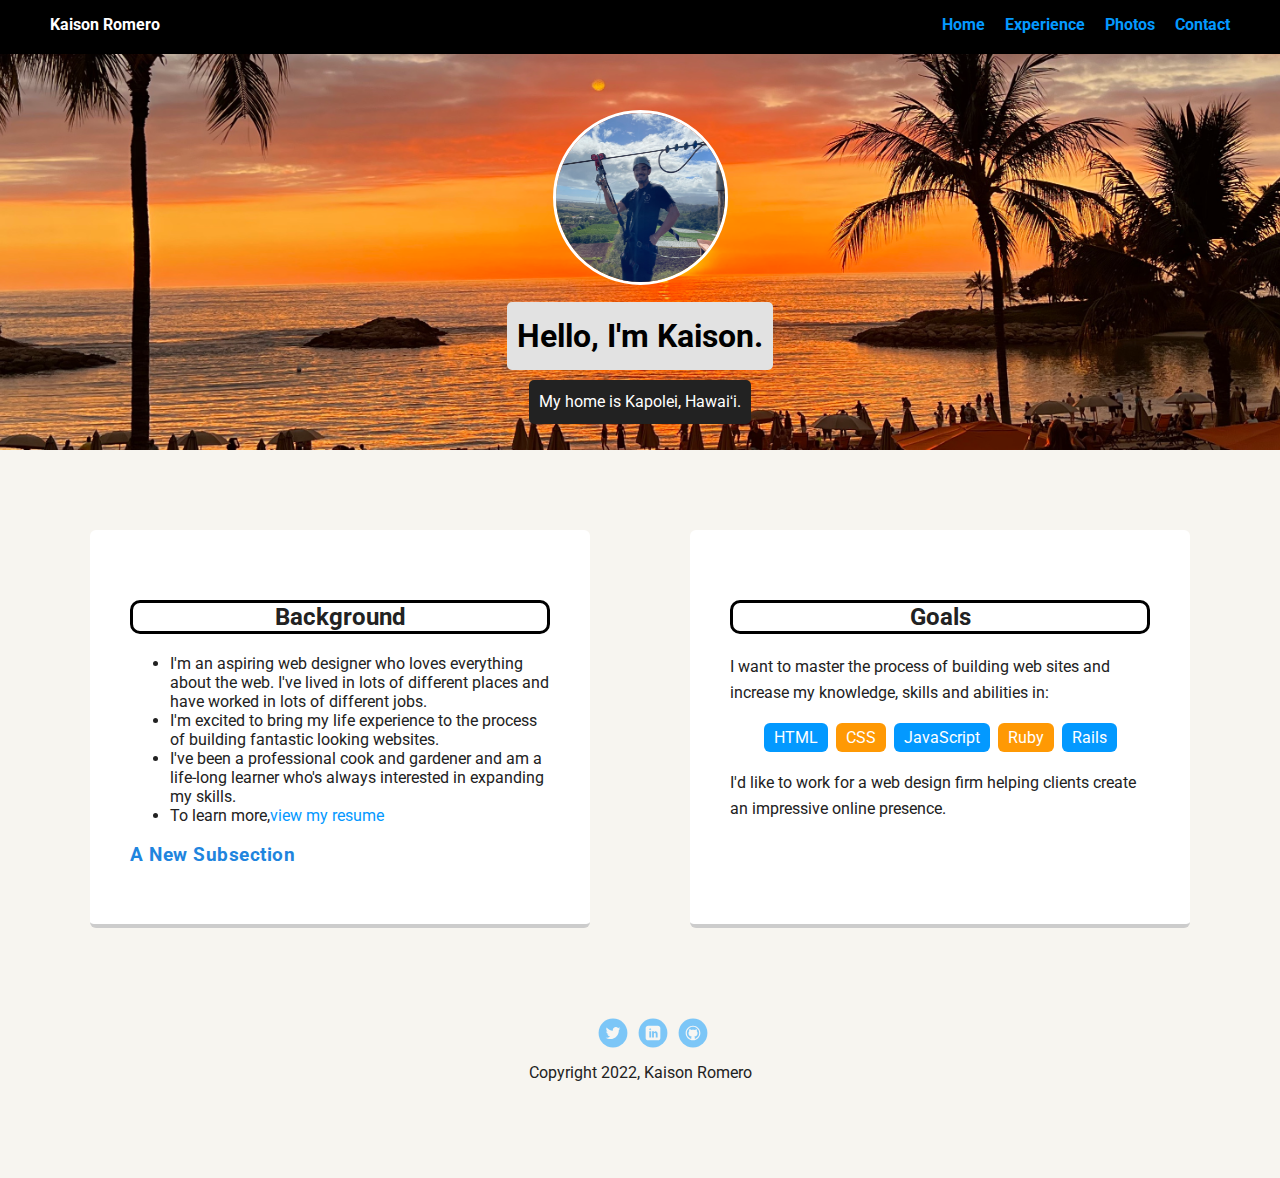
==== index.html @ ecf2c277 "Initial commit" ====
<!doctype html>
<html lang="en">
<head>
  <meta charset="utf-8">
  <title>Kaison Romero's Profile</title>
  <meta name="viewport" content="width=device-width, initial-scale=1.0">
  <link rel="stylesheet" href="styles.css">
  <link href="https://fonts.googleapis.com/css?family=Muli%7CRoboto:400,300,500,700,900" rel="stylesheet">
  </head>
  <body>

    <div class="main-nav">
        <ul class="nav">
          <li class="name">Kaison Romero</li>
          <li><a href="index.html">Home</a></li>
          <li><a href="resume.html">Experience</a></li>
          <li><a href="#">Photos</a></li>
          <li><a href="#">Contact</a></li>
        </ul>
    </div>

    <header>
      <img src="images/kaisonpic2.jpeg" alt="Oʻahu, Hawaiʻi" class="profile-image">
      <h1 class="tag name">Hello, I'm Kaison.</h1>
      <p class="tag location">My home is Kapolei, Hawaiʻi.</p>
    </header>

    <main class="flex">
      <div class="card">
        <h2 class="card-title">Background</h2>
        <ul>
          <li>I'm an aspiring web designer who loves everything about the web. I've lived in lots of different places and have worked in lots of different jobs.</li>
          <li>I'm excited to bring my life experience to the process of building fantastic looking websites.</li>
          <li>I've been a professional cook and gardener and am a life-long learner who's always interested in expanding my skills.</li>
           <li>To learn more,<a href="resume.html">view my resume</a></li>
        </ul>
        <h3>A New Subsection</h3>
      </div> 

      <div class="card">
        <h2 class="card-title">Goals</h2>
        <p>I want to master the process of building web sites and increase my knowledge, skills and abilities in:</p>
        <ul class="skills">
          <li>HTML</li>
          <li>CSS</li>
          <li>JavaScript</li>
          <li>Ruby</li>
          <li>Rails</li>
        </ul>
        <p>I'd like to work for a web design firm helping clients create an impressive online presence.</p>
      </div> 

    </main>
    <footer>
      <ul>
        <li><a href="https://twitter.com/kaisonromero" target="_blank" class="social twitter">Twitter</a></li>
        <li><a href="#" class="social linkedin">LinkedIn</a></li>
        <li><a href="#" class="social github">Github</a></li>
      </ul>
      <p class="copyright">Copyright 2022, Kaison Romero</p>
    </footer>
  </body>
</html>
---- styles.css ----
/* Global Layout Set-up */
* { 
  box-sizing: border-box;
}
  
body {
  margin: 0;
  padding: 0;
  text-align: center;
  font-family: 'Roboto', sans-serif;
  color: #222;
  background: #f7f5f0;
}
/* Link Styles */

a {
  text-decoration: none;
  color: #0499ff;
}
a:hover {
  color: #6633ff;
}

/* Section Styles */

.main-nav {
  width: 100%;
  background: black;
  min-height: 30px;
  padding: 10px;
  position: fixed;
  text-align: center;
}
.nav {
  display: flex;
  justify-content: space-around;
  font-weight: 700;
  list-style-type: none;
  margin: 0 auto;
  padding: 0;
}
.nav .name {
  display: none;
}
.nav li {
  padding: 5px 10px 10px 10px;
}
.nav a {
  transition: all .5s;
}
.nav a:hover {
  color: white
}

header {
  text-align: center;
  background: url('images/sunsetcropped.jpeg') no-repeat top center ;
  background-size: cover;
  overflow: hidden;
  padding-top: 60px;
}
header {
  line-height: 1.5;
}
header .profile-image {
  margin-top: 50px;
  width: 175px;
  height: 175px;
  border-radius: 50%;
  border: 3px solid white;
  transition: all .5s;
}
header .profile-image:hover {
  transform: scale(1.2) rotate(360deg);
}
.tag {
  background-color: #e2e2e2;
  color: black;
  padding: 10px;
  border-radius: 5px;
  display: table;
  margin: 10px auto;
} 
.location {
  background-color: #222;
  color: white;
}
.card {
  margin: 30px;
  padding: 20px 40px 40px;
  max-width: 500px;
  text-align: left;
  background: #fff;
  border-bottom: 4px solid #ccc;
  border-radius: 6px;
}
.card:hover {
  border-color: #ff99ff;
}

ul.skills {
  padding: 0;
  text-align: center;
}

.skills li {
  border-radius: 6px;
  display: inline-block;
  background: #ff9904;
  color: white;
  padding: 5px 10px;
  margin: 2px;
}

.skills li:nth-child(odd) {
  background: #0399ff;
}

footer {
  width: 100%;
  min-height: 30px;
  padding: 20px 0 40px 20px;
}

footer .copyright {
  top: -8px;
  margin-right: 20px;
  font-size: .75em;
}

footer ul {
  list-style-type: none;
  margin: 0;
  padding: 0;
}

footer ul li {
  display: inline-block;
}

a.social {
  display: inline-block;
  text-indent: -9999px;
  margin-left: 5px;
  width: 30px;
  height: 30px;
  background-size: 30px 30px;
  opacity: .5;
  transition: all .25s;
}
a.twitter {
  background-image: url(images/twitter.svg);
}
a.linkedin {
  background-image: url(images/linkedin.svg);
}
a.github {
  background-image: url(images/github.svg);
}
a.social:hover {
  opacity: 1;
}
.clearfix {
  clear: both;
}

/* Styles for larger screens */
@media screen and (min-width: 720px) {
  
  .flex {
      display: flex;
      max-width: 1200px;
      justify-content: space-around;
      margin: 0 auto;
  }

  header {
    min-height: 450px;
  }

  .nav {
    max-width: 1200px;
  }

  .nav .name {
    display: block;
    margin-right: auto;
    color: white;
  }

  main {
    padding-top: 50px;
  }

  main p {
    line-height: 1.6em;
  }

  footer {
    font-size: 1.3em;
    max-width: 1200px;
    margin: 40px auto;
  }

}

h3 {
    color:#1F85DE;
    letter-spacing:.5px;
}
.card-title{
    text-align:center;
    border: solid black 3px;
    border-radius:10px;
    margin-top:50px;
}
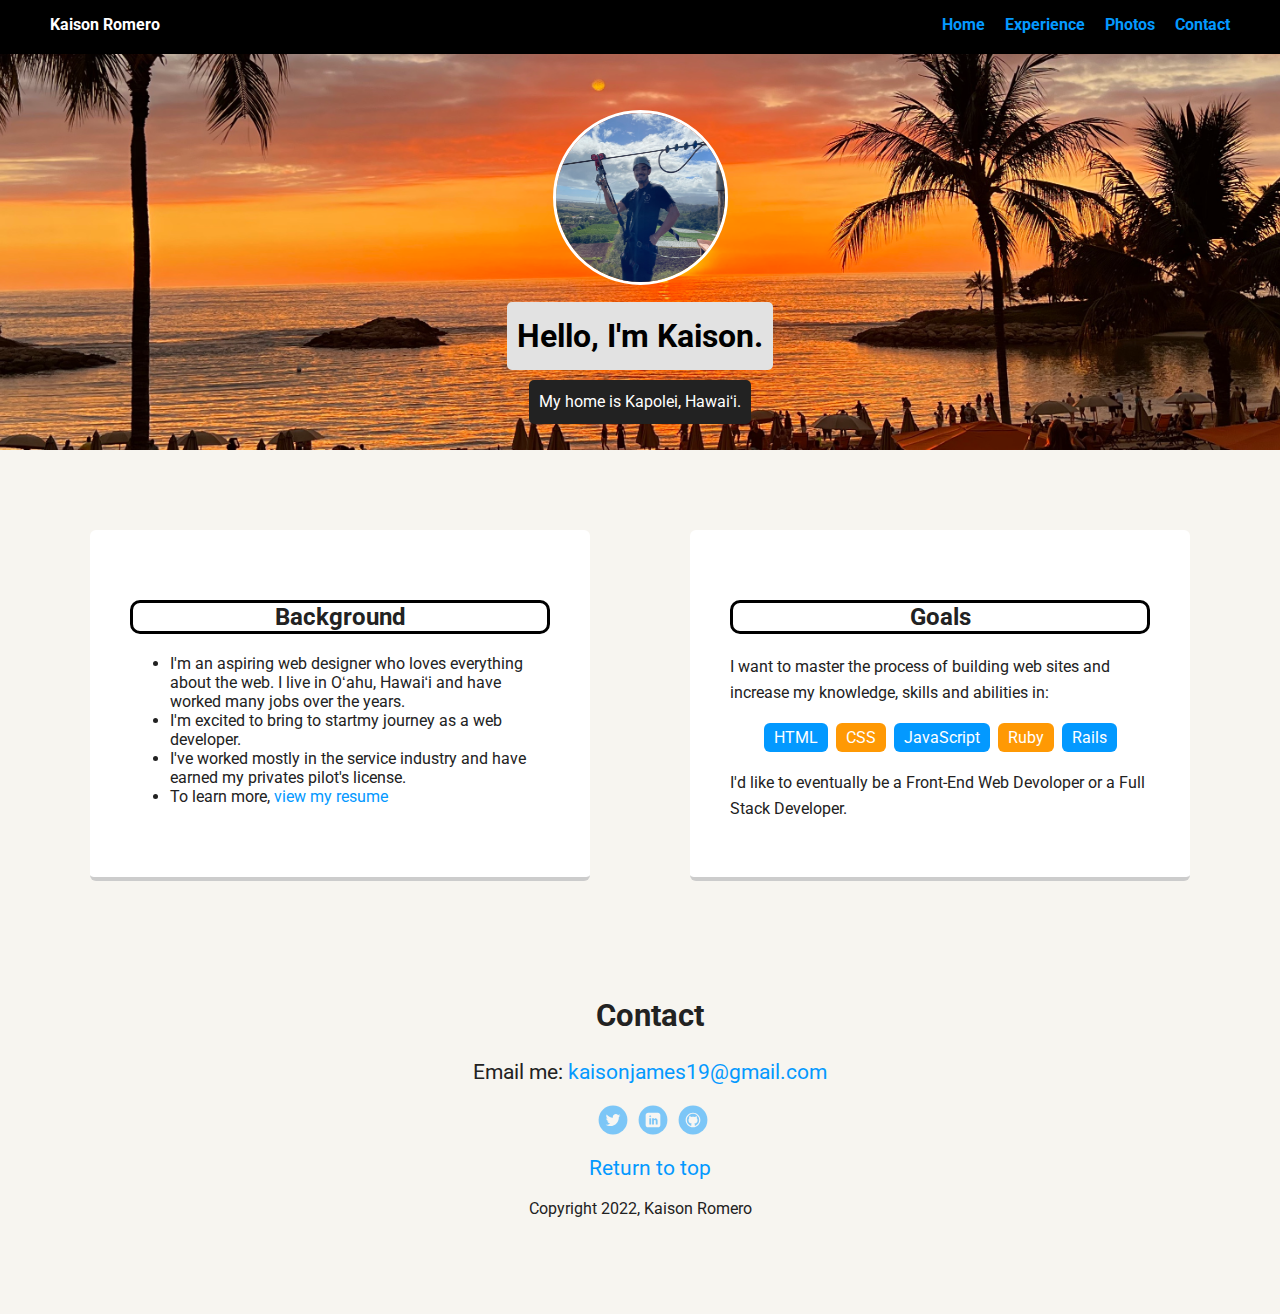
==== commit 5a32dadc: "Updating Html and Css for project" ====
--- a/index.html
+++ b/index.html
@@ -1,5 +1,6 @@
 <!doctype html>
 <html lang="en">
+
 <head>
   <meta charset="utf-8">
   <title>Kaison Romero's Profile</title>
@@ -7,17 +8,20 @@
   <link rel="stylesheet" href="styles.css">
   <link href="https://fonts.googleapis.com/css?family=Muli%7CRoboto:400,300,500,700,900" rel="stylesheet">
   </head>
+
   <body>
-
+    <div>
+  <nav>
     <div class="main-nav">
         <ul class="nav">
           <li class="name">Kaison Romero</li>
           <li><a href="index.html">Home</a></li>
           <li><a href="resume.html">Experience</a></li>
-          <li><a href="#">Photos</a></li>
-          <li><a href="#">Contact</a></li>
+          <li><a href="photos.html">Photos</a></li>
+          <li><a href="#contact">Contact</a></li>
         </ul>
     </div>
+  </nav>
 
     <header>
       <img src="images/kaisonpic2.jpeg" alt="Oʻahu, Hawaiʻi" class="profile-image">
@@ -29,12 +33,11 @@
       <div class="card">
         <h2 class="card-title">Background</h2>
         <ul>
-          <li>I'm an aspiring web designer who loves everything about the web. I've lived in lots of different places and have worked in lots of different jobs.</li>
-          <li>I'm excited to bring my life experience to the process of building fantastic looking websites.</li>
-          <li>I've been a professional cook and gardener and am a life-long learner who's always interested in expanding my skills.</li>
-           <li>To learn more,<a href="resume.html">view my resume</a></li>
+          <li>I'm an aspiring web designer who loves everything about the web. I live in Oʻahu, Hawaiʻi and have worked many jobs over the years.</li>
+          <li>I'm excited to bring to startmy journey as a web developer.</li>
+          <li>I've worked mostly in the service industry and have earned my privates pilot's license.</li>
+           <li>To learn more,<a href="resume.html"> view my resume</a></li>
         </ul>
-        <h3>A New Subsection</h3>
       </div> 
 
       <div class="card">
@@ -47,17 +50,24 @@
           <li>Ruby</li>
           <li>Rails</li>
         </ul>
-        <p>I'd like to work for a web design firm helping clients create an impressive online presence.</p>
+        <p>I'd like to eventually be a Front-End Web Devoloper or a Full Stack Developer.</p>
       </div> 
+    </main>
 
-    </main>
+   
     <footer>
+      <section id="contact">
+        <h2 class="contact-list">Contact</h2>
+        <p>Email me: <a href="mailto:kaisonjames19@gmail.com?subject=Job20%Request"> kaisonjames19@gmail.com</a></p>
       <ul>
         <li><a href="https://twitter.com/kaisonromero" target="_blank" class="social twitter">Twitter</a></li>
-        <li><a href="#" class="social linkedin">LinkedIn</a></li>
-        <li><a href="#" class="social github">Github</a></li>
+        <li><a href="https://linkedin.com/in/kaison-romero1234" target="_blank" class="social linkedin">LinkedIn</a></li>
+        <li><a href="https://github.com/k18karome" target="_blank" class="social github">Github</a></li>
       </ul>
+      <p><a href="#">Return to top</a>
+    </section>
       <p class="copyright">Copyright 2022, Kaison Romero</p>
     </footer>
+  </div> <!-- End wrapper div -->
   </body>
 </html>
--- a/styles.css
+++ b/styles.css
@@ -2,7 +2,10 @@
 * { 
   box-sizing: border-box;
 }
-  
+
+.contact-list {
+  text-align: center;
+}
 body {
   margin: 0;
   padding: 0;
